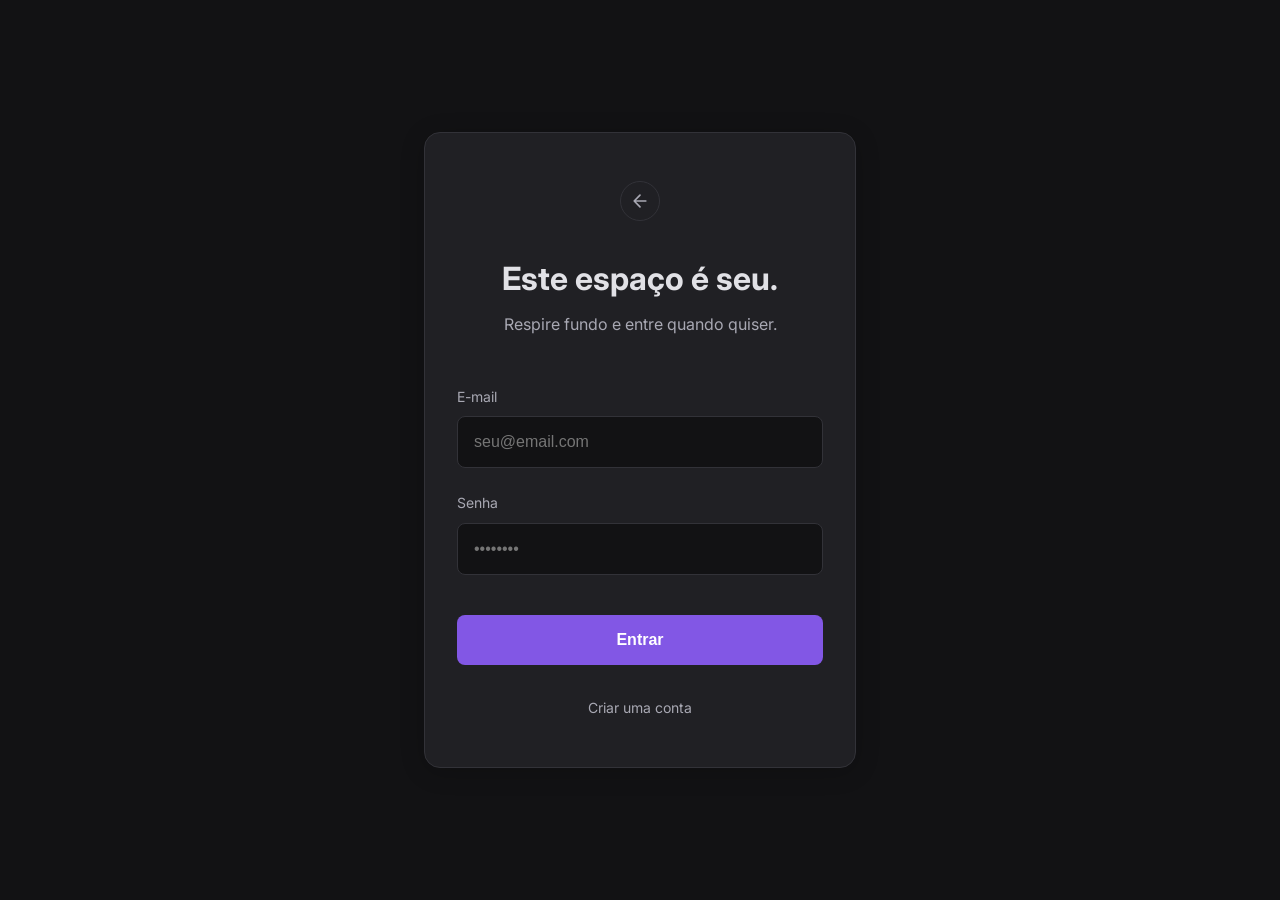
==== src/index.html @ 84f6f794 "implemented login" ====
<!DOCTYPE html>
<html lang="pt-BR">

<head>
    <meta charset="UTF-8">
    <meta name="viewport" content="width=device-width, initial-scale=1.0">
    <title>Minha Lista Tranquila - Login</title>
    <link rel="preconnect" href="https://fonts.googleapis.com">
    <link rel="preconnect" href="https://fonts.gstatic.com" crossorigin>
    <link href="https://fonts.googleapis.com/css2?family=Inter:wght@400;600;700&display=swap" rel="stylesheet">
    <link rel="stylesheet" href="css/styles.css">
</head>

<body>
    <div class="container">
        <div class="card">
            <!-- Botão Voltar (Visual apenas, pois é a tela inicial) -->
            <button class="btn-icon-back" aria-label="Voltar">
                <svg width="20" height="20" viewBox="0 0 24 24" fill="none" stroke="currentColor" stroke-width="2"
                    stroke-linecap="round" stroke-linejoin="round">
                    <path d="M19 12H5M12 19l-7-7 7-7" />
                </svg>
            </button>

            <h1>Este espaço é seu.</h1>
            <p class="subtitle">Respire fundo e entre quando quiser.</p>

            <form id="login-form">
                <div class="form-group">
                    <label for="email">E-mail</label>
                    <input type="email" id="email" placeholder="seu@email.com" required>
                </div>

                <div class="form-group">
                    <label for="password">Senha</label>
                    <input type="password" id="password" placeholder="••••••••" required>
                </div>

                <button type="submit" class="btn-primary">Entrar</button>
            </form>

            <a href="#" class="link-secondary">Criar uma conta</a>
        </div>
    </div>

    <script src="js/app.js"></script>
</body>

</html>
---- src/css/styles.css ----
:root {
    /* Cores - Palette Calma e Escura */
    --bg-color: #121214;
    --card-bg: #202024;
    --text-primary: #E1E1E6;
    --text-secondary: #A8A8B3;
    --primary-color: #8257E5;
    /* Roxo suave */
    --primary-hover: #9466FF;
    --border-color: #323238;

    /* Espaçamento */
    --spacing-xs: 8px;
    --spacing-sm: 16px;
    --spacing-md: 24px;
    --spacing-lg: 32px;
    --spacing-xl: 48px;

    /* Bordas */
    --radius-sm: 4px;
    --radius-md: 8px;
    --radius-lg: 16px;

    /* Tipografia */
    --font-family: 'Inter', -apple-system, BlinkMacSystemFont, "Segoe UI", Roboto, Helvetica, Arial, sans-serif;
    --font-size-sm: 14px;
    --font-size-md: 16px;
    --font-size-lg: 20px;
    --font-size-xl: 32px;
}

* {
    margin: 0;
    padding: 0;
    box-sizing: border-box;
}

body {
    background-color: var(--bg-color);
    color: var(--text-primary);
    font-family: var(--font-family);
    -webkit-font-smoothing: antialiased;
    line-height: 1.6;
    min-height: 100vh;
    display: flex;
    flex-direction: column;
    justify-content: center;
    /* Centralização vertical global */
    align-items: center;
    /* Centralização horizontal global */
}

/* Container Principal */
.container {
    width: 100%;
    max-width: 480px;
    /* Mobile-first, mas limitado em telas grandes */
    padding: var(--spacing-md);
    margin: 0 auto;
}

/* Card */
.card {
    background-color: var(--card-bg);
    border-radius: var(--radius-lg);
    padding: var(--spacing-xl) var(--spacing-lg);
    border: 1px solid var(--border-color);
    text-align: center;
    /* Conteúdo interno centrado */
    box-shadow: 0 4px 24px rgba(0, 0, 0, 0.2);
}

/* Tipografia */
h1 {
    font-size: var(--font-size-xl);
    font-weight: 700;
    margin-bottom: var(--spacing-xs);
    color: var(--text-primary);
}

p.subtitle {
    color: var(--text-secondary);
    font-size: var(--font-size-md);
    margin-bottom: var(--spacing-xl);
}

/* Formulário */
.form-group {
    margin-bottom: var(--spacing-md);
    text-align: left;
}

label {
    display: block;
    font-size: var(--font-size-sm);
    color: var(--text-secondary);
    margin-bottom: var(--spacing-xs);
}

input {
    width: 100%;
    padding: var(--spacing-sm);
    background-color: var(--bg-color);
    border: 1px solid var(--border-color);
    border-radius: var(--radius-md);
    color: var(--text-primary);
    font-size: var(--font-size-md);
    transition: border-color 0.2s;
}

input:focus {
    outline: none;
    border-color: var(--primary-color);
}

/* Botões */
.btn-primary {
    width: 100%;
    padding: var(--spacing-sm);
    background-color: var(--primary-color);
    color: #fff;
    border: none;
    border-radius: var(--radius-md);
    font-size: var(--font-size-md);
    font-weight: 600;
    cursor: pointer;
    transition: background-color 0.2s;
    margin-top: var(--spacing-sm);
}

.btn-primary:hover {
    background-color: var(--primary-hover);
}

.btn-icon-back {
    background: transparent;
    border: 1px solid var(--border-color);
    color: var(--text-secondary);
    width: 40px;
    height: 40px;
    border-radius: 50%;
    display: flex;
    align-items: center;
    justify-content: center;
    margin: 0 auto var(--spacing-lg) auto;
    /* Centralizado e com margem inferior */
    cursor: pointer;
    transition: all 0.2s;
}

.btn-icon-back:hover {
    border-color: var(--text-primary);
    color: var(--text-primary);
}

.link-secondary {
    display: block;
    margin-top: var(--spacing-lg);
    color: var(--text-secondary);
    text-decoration: none;
    font-size: var(--font-size-sm);
    transition: color 0.2s;
}

.link-secondary:hover {
    color: var(--primary-color);
}
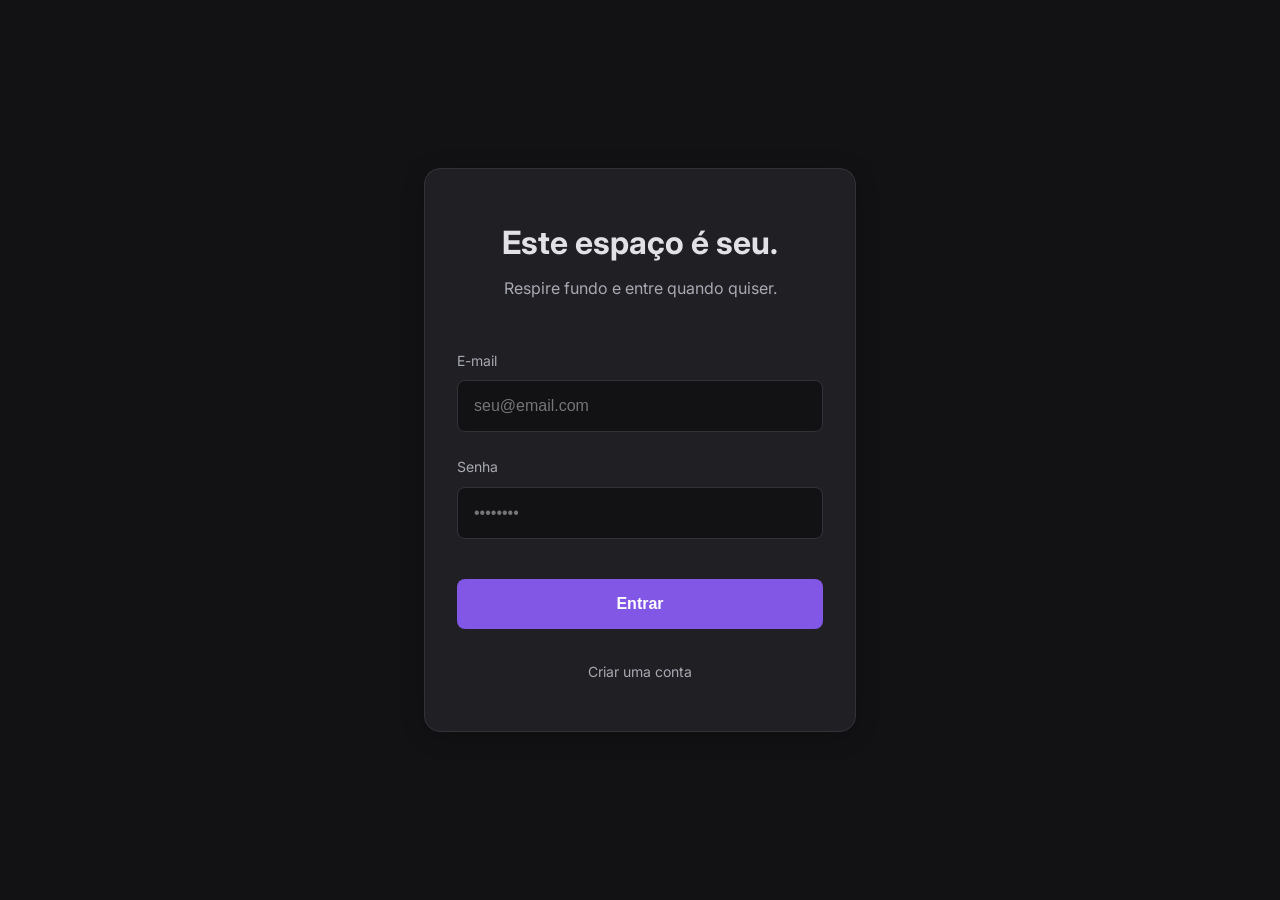
==== commit a78ebc5b: "chore: remove back arrow from login screen" ====
--- a/src/index.html
+++ b/src/index.html
@@ -14,13 +14,7 @@
 <body>
     <div class="container">
         <div class="card">
-            <!-- Botão Voltar (Visual apenas, pois é a tela inicial) -->
-            <button class="btn-icon-back" aria-label="Voltar">
-                <svg width="20" height="20" viewBox="0 0 24 24" fill="none" stroke="currentColor" stroke-width="2"
-                    stroke-linecap="round" stroke-linejoin="round">
-                    <path d="M19 12H5M12 19l-7-7 7-7" />
-                </svg>
-            </button>
+
 
             <h1>Este espaço é seu.</h1>
             <p class="subtitle">Respire fundo e entre quando quiser.</p>
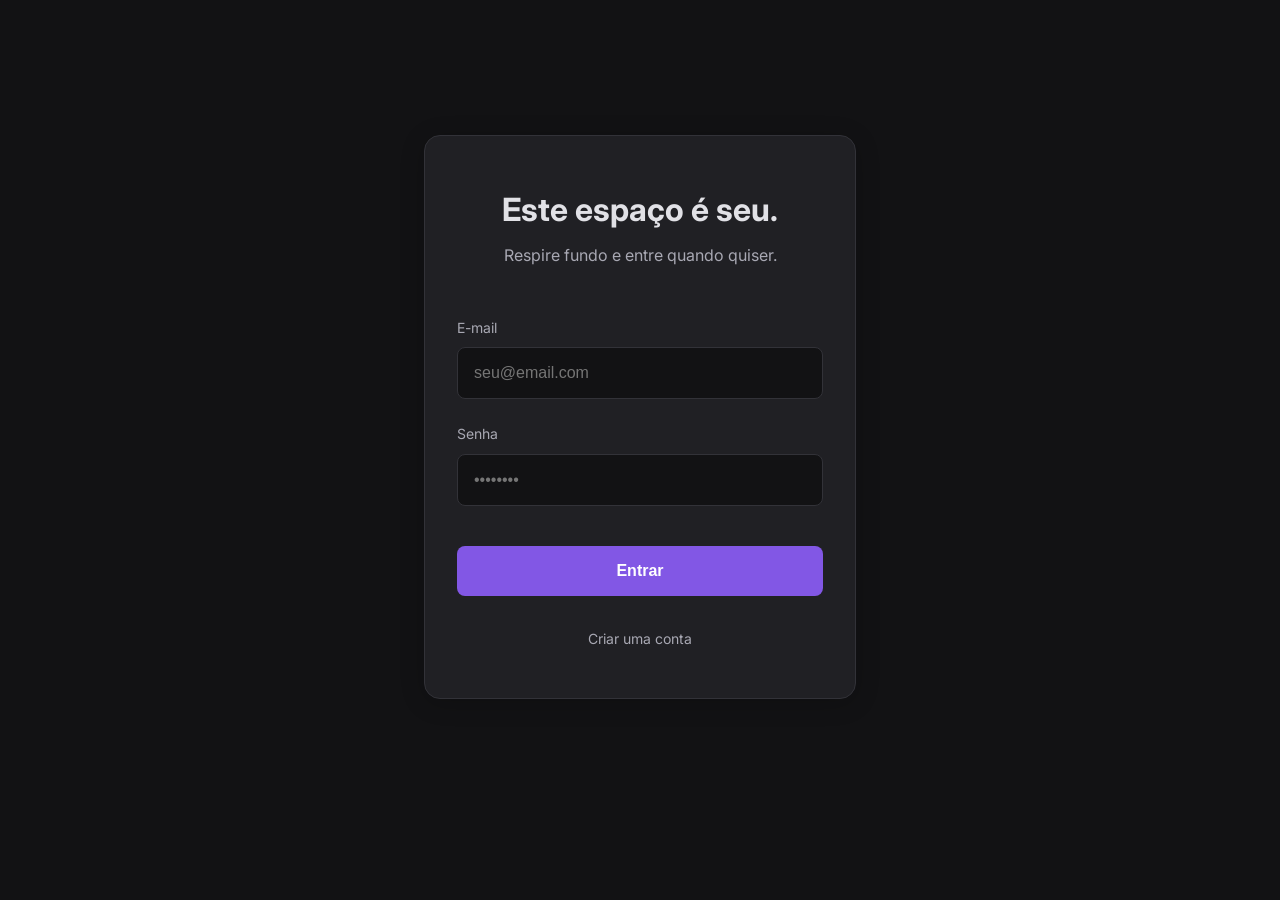
==== commit 294c5b4e: "feat: add main list screen with bottom navigation" ====
--- a/src/index.html
+++ b/src/index.html
@@ -11,8 +11,8 @@
     <link rel="stylesheet" href="css/styles.css">
 </head>
 
-<body>
-    <div class="container">
+<body class="centered-view">
+    <div class="container login-page">
         <div class="card">
 
 
--- a/src/css/styles.css
+++ b/src/css/styles.css
@@ -8,6 +8,8 @@
     /* Roxo suave */
     --primary-hover: #9466FF;
     --border-color: #323238;
+    --nav-bg: rgba(32, 32, 36, 0.9);
+    /* Transparencia para blur */
 
     /* Espaçamento */
     --spacing-xs: 8px;
@@ -20,9 +22,11 @@
     --radius-sm: 4px;
     --radius-md: 8px;
     --radius-lg: 16px;
+    --radius-full: 9999px;
 
     /* Tipografia */
     --font-family: 'Inter', -apple-system, BlinkMacSystemFont, "Segoe UI", Roboto, Helvetica, Arial, sans-serif;
+    --font-size-xs: 12px;
     --font-size-sm: 14px;
     --font-size-md: 16px;
     --font-size-lg: 20px;
@@ -44,10 +48,12 @@
     min-height: 100vh;
     display: flex;
     flex-direction: column;
+}
+
+/* Centering utility for Login ONLY */
+body.centered-view {
     justify-content: center;
-    /* Centralização vertical global */
     align-items: center;
-    /* Centralização horizontal global */
 }
 
 /* Container Principal */
@@ -57,47 +63,189 @@
     /* Mobile-first, mas limitado em telas grandes */
     padding: var(--spacing-md);
     margin: 0 auto;
-}
-
-/* Card */
+    padding-bottom: 90px;
+    /* Espaço para a nav fixa */
+}
+
+/* Base Card (Login) */
 .card {
     background-color: var(--card-bg);
     border-radius: var(--radius-lg);
     padding: var(--spacing-xl) var(--spacing-lg);
     border: 1px solid var(--border-color);
     text-align: center;
-    /* Conteúdo interno centrado */
     box-shadow: 0 4px 24px rgba(0, 0, 0, 0.2);
 }
 
-/* Tipografia */
-h1 {
+/* Header (Lista & Painel) */
+header {
+    margin-bottom: var(--spacing-lg);
+    padding-top: var(--spacing-sm);
+}
+
+header h1 {
+    font-size: var(--font-size-lg);
+    font-weight: 700;
+    color: var(--text-primary);
+}
+
+header p {
+    color: var(--text-secondary);
+    font-size: var(--font-size-sm);
+}
+
+/* Input Area */
+.input-area {
+    display: flex;
+    gap: var(--spacing-sm);
+    margin-bottom: var(--spacing-xl);
+}
+
+.input-wrapper {
+    flex: 1;
+    position: relative;
+}
+
+.input-main {
+    width: 100%;
+    padding: var(--spacing-md) var(--spacing-sm);
+    background-color: var(--card-bg);
+    border: 1px solid var(--border-color);
+    border-radius: var(--radius-lg);
+    color: var(--text-primary);
+    font-size: var(--font-size-md);
+    transition: all 0.2s;
+}
+
+.input-main:focus {
+    outline: none;
+    border-color: var(--primary-color);
+}
+
+.btn-add {
+    width: 56px;
+    height: 56px;
+    border-radius: var(--radius-full);
+    background-color: var(--primary-color);
+    color: #fff;
+    border: none;
+    display: flex;
+    align-items: center;
+    justify-content: center;
+    cursor: pointer;
+    transition: background-color 0.2s;
+    flex-shrink: 0;
+}
+
+.btn-add:hover {
+    background-color: var(--primary-hover);
+}
+
+/* Seções da Lista */
+.section-title {
+    color: var(--text-secondary);
+    font-size: var(--font-size-sm);
+    font-weight: 600;
+    text-transform: uppercase;
+    letter-spacing: 0.05em;
+    margin-bottom: var(--spacing-sm);
+    margin-top: var(--spacing-lg);
+}
+
+.section-title:first-child {
+    margin-top: 0;
+}
+
+.list-group {
+    display: flex;
+    flex-direction: column;
+    gap: var(--spacing-sm);
+}
+
+.list-item {
+    background-color: var(--card-bg);
+    padding: var(--spacing-md);
+    border-radius: var(--radius-md);
+    border: 1px solid var(--border-color);
+    font-size: var(--font-size-md);
+    color: var(--text-primary);
+    transition: transform 0.1s;
+}
+
+.list-item:active {
+    transform: scale(0.99);
+}
+
+/* Bottom Navigation */
+.bottom-nav {
+    position: fixed;
+    bottom: 0;
+    left: 0;
+    width: 100%;
+    background-color: var(--nav-bg);
+    backdrop-filter: blur(10px);
+    border-top: 1px solid var(--border-color);
+    display: flex;
+    justify-content: center;
+    padding: var(--spacing-sm) 0;
+    z-index: 100;
+}
+
+.nav-content {
+    display: flex;
+    width: 100%;
+    max-width: 480px;
+    justify-content: space-around;
+}
+
+.nav-item {
+    color: var(--text-secondary);
+    text-decoration: none;
+    font-size: var(--font-size-sm);
+    font-weight: 500;
+    display: flex;
+    flex-direction: column;
+    align-items: center;
+    gap: 4px;
+    padding: var(--spacing-xs) var(--spacing-md);
+    border-radius: var(--radius-md);
+    transition: all 0.2s;
+}
+
+.nav-item.active {
+    color: var(--primary-color);
+    background-color: rgba(130, 87, 229, 0.1);
+}
+
+.nav-item:hover {
+    color: var(--text-primary);
+}
+
+/* Utility for Login Page (keeps it working) */
+.login-page h1 {
     font-size: var(--font-size-xl);
-    font-weight: 700;
     margin-bottom: var(--spacing-xs);
-    color: var(--text-primary);
-}
-
-p.subtitle {
+}
+
+.login-page .subtitle {
     color: var(--text-secondary);
     font-size: var(--font-size-md);
     margin-bottom: var(--spacing-xl);
 }
 
-/* Formulário */
-.form-group {
+.login-page .form-group {
     margin-bottom: var(--spacing-md);
     text-align: left;
 }
 
-label {
+.login-page label {
     display: block;
     font-size: var(--font-size-sm);
     color: var(--text-secondary);
     margin-bottom: var(--spacing-xs);
 }
 
-input {
+.login-page input {
     width: 100%;
     padding: var(--spacing-sm);
     background-color: var(--bg-color);
@@ -105,16 +253,14 @@
     border-radius: var(--radius-md);
     color: var(--text-primary);
     font-size: var(--font-size-md);
-    transition: border-color 0.2s;
-}
-
-input:focus {
+}
+
+.login-page input:focus {
     outline: none;
     border-color: var(--primary-color);
 }
 
-/* Botões */
-.btn-primary {
+.login-page .btn-primary {
     width: 100%;
     padding: var(--spacing-sm);
     background-color: var(--primary-color);
@@ -124,44 +270,13 @@
     font-size: var(--font-size-md);
     font-weight: 600;
     cursor: pointer;
-    transition: background-color 0.2s;
     margin-top: var(--spacing-sm);
 }
 
-.btn-primary:hover {
-    background-color: var(--primary-hover);
-}
-
-.btn-icon-back {
-    background: transparent;
-    border: 1px solid var(--border-color);
-    color: var(--text-secondary);
-    width: 40px;
-    height: 40px;
-    border-radius: 50%;
-    display: flex;
-    align-items: center;
-    justify-content: center;
-    margin: 0 auto var(--spacing-lg) auto;
-    /* Centralizado e com margem inferior */
-    cursor: pointer;
-    transition: all 0.2s;
-}
-
-.btn-icon-back:hover {
-    border-color: var(--text-primary);
-    color: var(--text-primary);
-}
-
-.link-secondary {
+.login-page .link-secondary {
     display: block;
     margin-top: var(--spacing-lg);
     color: var(--text-secondary);
     text-decoration: none;
     font-size: var(--font-size-sm);
-    transition: color 0.2s;
-}
-
-.link-secondary:hover {
-    color: var(--primary-color);
 }
